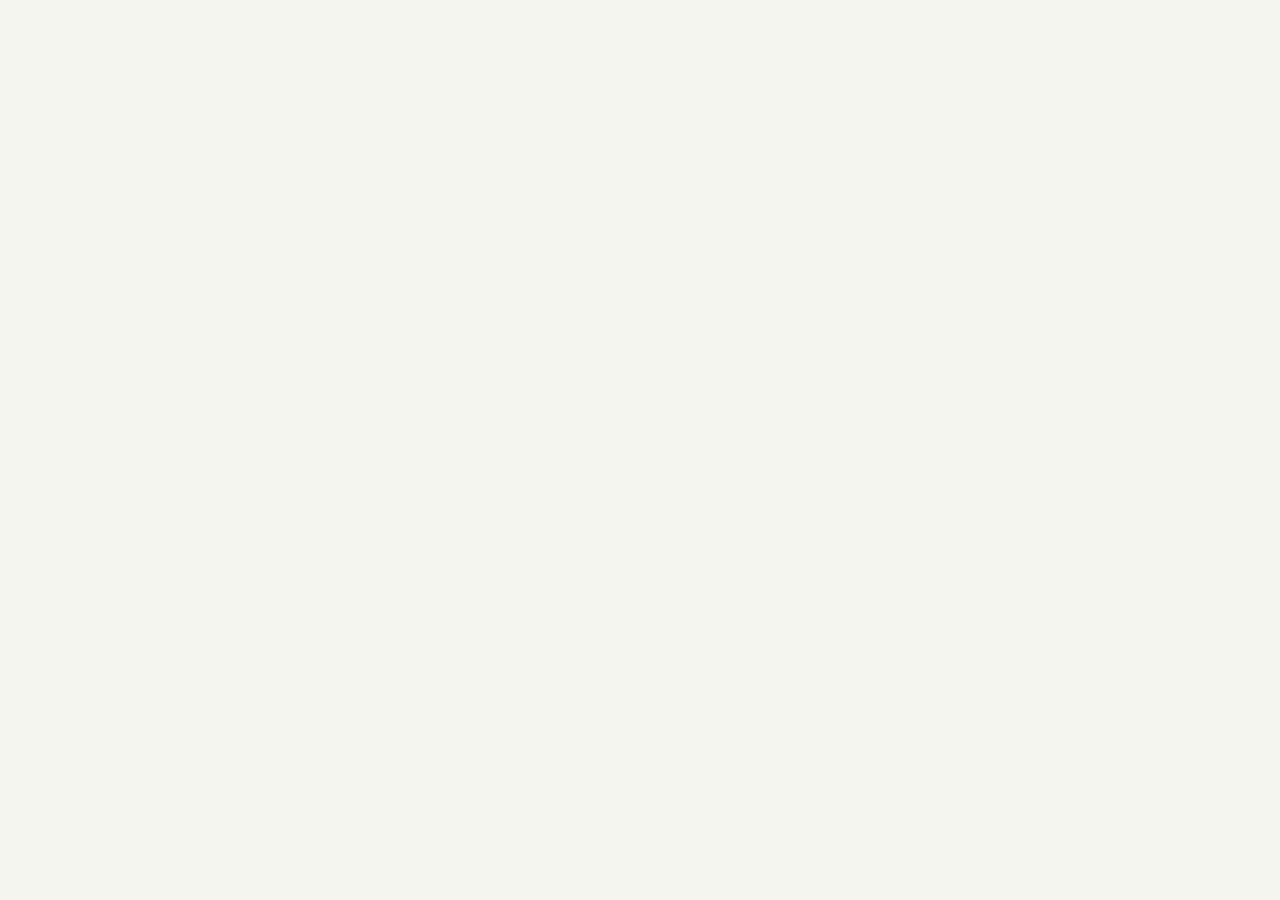
==== writeup.html @ 99b52e6e "Add Snowballers climate visualization project" ====
<!doctype html>
<html lang="en">
<head>
<meta charset="utf-8">
<meta name="viewport" content="width=device-width, initial-scale=1">
<meta name="color-scheme" content="light">
<title>Write-up</title>
<link rel="stylesheet" href="style.css">
</head>
<body></body>
</html>
---- style.css ----
:root { color-scheme: only light; }
:root{font-family:system-ui,-apple-system,BlinkMacSystemFont,"Segoe UI",sans-serif;color:#203c42;background:#f5f6f1;font-synthesis:none;--muted:#617578;--line:#dce3dc;--teal:#168b82}*{box-sizing:border-box}body{margin:0}a{color:#176e69;text-underline-offset:4px}button,select,input{font:inherit}button,select{background:#fff;border:1px solid #bacac3;border-radius:7px;padding:10px 14px;color:#203c42}button{cursor:pointer}button:hover{background:#eaf2eb}:focus-visible{outline:3px solid #386ac2;outline-offset:4px}.skip{position:absolute;top:-60px;background:white;padding:12px;z-index:10}.skip:focus{top:0}header{max-width:1280px;margin:auto;padding:27px 40px;display:flex;justify-content:space-between;align-items:center;border-bottom:1px solid var(--line)}.brand{font-size:13px;letter-spacing:1.6px;font-weight:750;text-decoration:none;color:#203c42;display:flex;align-items:center;gap:10px}.brand-icon{font-size:29px;color:#168b82}.course{font-size:11px;color:var(--muted);letter-spacing:1.5px}main{max-width:1200px;margin:auto;padding:0 32px}.intro{padding:58px 0 38px;max-width:950px}.eyebrow{font-size:10px;letter-spacing:1.8px;font-weight:750;color:#567b6d;margin:0 0 14px}h1{font-size:clamp(30px,4vw,49px);line-height:1.12;letter-spacing:-1.8px;font-weight:650;margin:0 0 23px;max-width:960px}.lede{font-size:17px;line-height:1.7;color:var(--muted);max-width:775px}.tags{display:flex;gap:9px;flex-wrap:wrap;margin-top:26px}.tags span{font-size:11px;border:1px solid #d3ded4;border-radius:30px;padding:7px 12px;color:#52665f}.explorer{background:#fff;border:1px solid var(--line);border-radius:14px;box-shadow:0 10px 35px #163b2710;padding:28px 32px;position:relative}.section-top{display:flex;justify-content:space-between;gap:20px;align-items:center}.section-top .eyebrow{margin-bottom:8px}h2{font-size:21px;letter-spacing:-.5px;margin:0 0 12px;font-weight:650}#reset{font-size:12px;white-space:nowrap}.controls{display:flex;gap:45px;background:#f8faf7;border:1px solid #e3e9e0;border-radius:8px;padding:20px;margin:24px 0}.region-control{min-width:245px}.region-control>label,legend{display:block;font-size:11px;font-weight:700;margin-bottom:9px;color:#536963}select{width:100%;font-size:13px;padding:8px 10px}#bounds{font-size:10px;color:var(--muted);margin:7px 0 0}fieldset{border:0;margin:0;padding:0;flex:1;min-width:0}.scenario-options{display:flex;justify-content:space-between;gap:16px}.scenario-options label{display:flex;gap:7px;font-size:12px;font-weight:700;align-items:flex-start;cursor:pointer}.scenario-options input{accent-color:var(--scenario);margin:3px 0}.scenario-options span{color:var(--scenario)}small{display:block;color:var(--muted);font-size:9px;font-weight:400;margin-top:5px}.chart-topline{display:flex;justify-content:space-between;font-size:10px;color:var(--muted)}.historical-key{display:inline-block;vertical-align:middle;width:22px;border-top:2px solid #637582;margin-left:5px}#chart{width:100%;margin-top:8px}#chart svg{display:block;width:100%;height:auto;overflow:visible}.axis text{font-family:inherit;font-size:11px;fill:#687b7d}.axis path{stroke:#dbe3df}.axis line{stroke:#dbe3df}.grid line{stroke:#e9eeeb}.grid path{display:none}.series{fill:none;stroke-width:2.4;stroke-linejoin:round;stroke-linecap:round}.timeline{display:flex;gap:40px;margin:10px 0 0;padding:18px 0 4px;border-top:1px solid var(--line)}.timeline>div{flex:1}.timeline label{display:flex;justify-content:space-between;font-size:11px;color:var(--muted)}output{font-weight:700;color:#203c42}input[type=range]{width:100%;accent-color:#168b82;margin:13px 0 0}.chart-help{font-size:10px;color:var(--muted);line-height:1.6}.insight{background:#eef5ee;border-radius:7px;padding:18px 21px;margin-top:21px;border-left:3px solid #168b82}.insight .eyebrow{font-size:9px}.insight p{font-size:14px;line-height:1.6;margin:8px 0 0}#tooltip{position:absolute;pointer-events:none;background:#203c42;color:white;z-index:3;padding:12px 15px;border-radius:7px;font-size:12px;line-height:1.8;box-shadow:0 5px 20px #0002;max-width:250px}#tooltip b{display:block}#tooltip span{display:block}#empty{text-align:center;font-size:13px;color:#687b7d}.context-grid{display:grid;grid-template-columns:1fr 1fr;gap:60px;padding:50px 0 37px}.context-grid p:not(.eyebrow){font-size:12px;line-height:1.9;color:var(--muted)}.context-grid h2{font-size:21px}.further{border-top:1px solid var(--line);padding:30px 0;display:flex;justify-content:space-between;align-items:center;gap:25px}.further a{display:block;font-size:12px;margin:12px 0}.further h2{font-size:20px}footer{max-width:1200px;margin:auto;padding:25px 32px;border-top:1px solid var(--line);font-size:10px;color:var(--muted);display:flex;justify-content:space-between;gap:20px}#error{color:#a42c3e}@media(max-width:800px){.controls{gap:22px;flex-direction:column}.region-control{min-width:0}.scenario-options{justify-content:flex-start;gap:30px}.context-grid{gap:28px}h1{letter-spacing:-1px}.intro{padding-top:38px}}@media(max-width:520px){header{padding:18px 20px}.course{display:none}main{padding:0 16px}.intro{padding:35px 0 25px}.lede{font-size:15px}.explorer{padding:20px 14px}.section-top{align-items:flex-start;gap:8px}.section-top h2{font-size:18px}.section-top .eyebrow{font-size:9px}#reset{font-size:10px;padding:8px}.controls{padding:13px}.scenario-options{gap:10px;justify-content:space-between}.scenario-options label{font-size:10px;gap:4px}small{font-size:8px}.chart-topline{font-size:8px}.timeline{gap:20px}.context-grid{grid-template-columns:1fr;padding-top:35px;gap:20px}.further{display:block}footer{padding:20px 16px;display:block;line-height:2}footer span{display:block}}
.hook-note{font-size:12px;line-height:1.7;color:var(--muted);max-width:770px}.controls{gap:24px;flex-wrap:wrap}.region-control{min-width:230px;max-width:290px;flex:1}.measure-control{min-width:200px;flex:1}.measure-control>label{display:block;font-size:11px;font-weight:700;margin-bottom:9px;color:#536963}.controls fieldset{min-width:240px}.scenario-options{gap:22px;justify-content:flex-start}.season-legend{display:flex;gap:18px}.season-key{display:inline-block;width:24px;border-top:2px solid #526c72;vertical-align:middle;margin-right:5px}.season-key.summer{border-top-style:dashed}.rate-heading{margin-top:24px}h3{font-size:16px;margin:0 0 8px;font-weight:650}.rate-heading>p{font-size:10px;color:var(--muted);line-height:1.6}#rate-cards{display:grid;grid-template-columns:1fr 1fr;gap:16px}.rate-card{padding:17px 20px;border:1px solid #e1e7e1;border-top:3px solid var(--scenario);border-radius:7px;background:#fafbf8}.rate-card h4{font-size:12px;color:var(--scenario);margin:0 0 8px}.rate-card p{font-size:11px;line-height:1.7;margin:5px 0;color:var(--muted)}.rate-card .rate-period{font-size:10px}.rate-values{display:flex;gap:22px}.rate-values p{font-size:16px;color:#203c42;font-weight:650}.rate-difference{display:block;font-size:11px;margin:8px 0}.question-grid{display:grid;grid-template-columns:repeat(3,1fr);gap:28px;margin:40px 0 0;padding-bottom:28px;border-bottom:1px solid var(--line)}.question-grid span{font-size:10px;color:#567b6d;letter-spacing:1px}.question-grid h3{margin-top:12px}.question-grid p{font-size:12px;color:var(--muted);line-height:1.8}@media(max-width:800px){.region-control{max-width:none}.controls fieldset{min-width:0}.question-grid{gap:20px}.measure-control{min-width:0}}@media(max-width:520px){#rate-cards,.question-grid{grid-template-columns:1fr}.season-legend{gap:8px}.season-key{width:15px;margin-right:3px}.question-grid{gap:15px}.rate-values p{font-size:15px}}
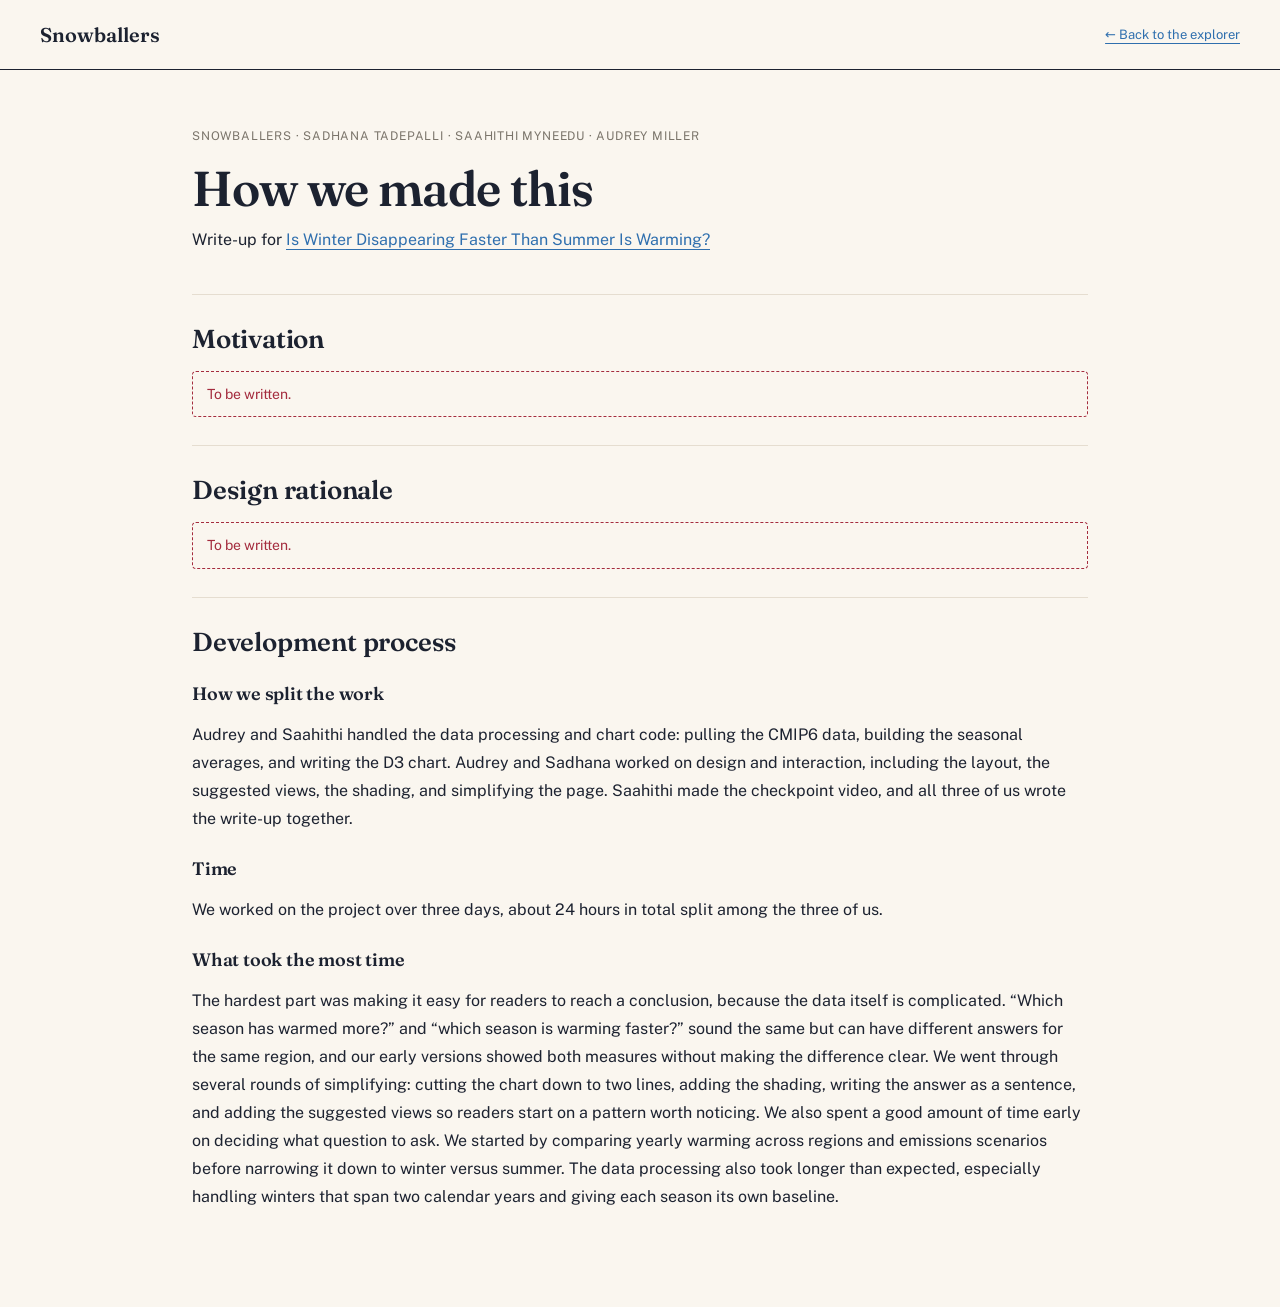
==== commit 78d2b308: "development process write-up added" ====
--- a/writeup.html
+++ b/writeup.html
@@ -1,11 +1,41 @@
 <!doctype html>
 <html lang="en">
 <head>
-<meta charset="utf-8">
-<meta name="viewport" content="width=device-width, initial-scale=1">
-<meta name="color-scheme" content="light">
-<title>Write-up</title>
-<link rel="stylesheet" href="style.css">
+  <meta charset="utf-8">
+  <meta name="viewport" content="width=device-width,initial-scale=1">
+  <meta name="color-scheme" content="light">
+  <title>Write-up · Is Winter Disappearing Faster Than Summer Is Warming?</title>
+  <link rel="preconnect" href="https://fonts.googleapis.com">
+  <link rel="preconnect" href="https://fonts.gstatic.com" crossorigin>
+  <link rel="stylesheet" href="https://fonts.googleapis.com/css2?family=Fraunces:opsz,wght@9..144,500;9..144,600&family=Public+Sans:wght@400;600;700&display=swap">
+  <link rel="stylesheet" href="style.css">
 </head>
-<body></body>
+<body>
+  <header><a class="brand" href="./">Snowballers</a><a class="header-link" href="./">← Back to the explorer</a></header>
+  <main class="writeup">
+    <p class="team">Snowballers · Sadhana Tadepalli · Saahithi Myneedu · Audrey Miller</p>
+    <h1>How we made this</h1>
+    <p class="writeup-sub">Write-up for <a href="./">Is Winter Disappearing Faster Than Summer Is Warming?</a></p>
+
+    <section>
+      <h2>Motivation</h2>
+      <p class="todo">To be written.</p>
+    </section>
+
+    <section>
+      <h2>Design rationale</h2>
+      <p class="todo">To be written.</p>
+    </section>
+
+    <section>
+      <h2>Development process</h2>
+      <h3>How we split the work</h3>
+      <p>Audrey and Saahithi handled the data processing and chart code: pulling the CMIP6 data, building the seasonal averages, and writing the D3 chart. Audrey and Sadhana worked on design and interaction, including the layout, the suggested views, the shading, and simplifying the page. Saahithi made the checkpoint video, and all three of us wrote the write-up together.</p>
+      <h3>Time</h3>
+      <p>We worked on the project over three days, about 24 hours in total split among the three of us.</p>
+      <h3>What took the most time</h3>
+      <p>The hardest part was making it easy for readers to reach a conclusion, because the data itself is complicated. “Which season has warmed more?” and “which season is warming faster?” sound the same but can have different answers for the same region, and our early versions showed both measures without making the difference clear. We went through several rounds of simplifying: cutting the chart down to two lines, adding the shading, writing the answer as a sentence, and adding the suggested views so readers start on a pattern worth noticing. We also spent a good amount of time early on deciding what question to ask. We started by comparing yearly warming across regions and emissions scenarios before narrowing it down to winter versus summer. The data processing also took longer than expected, especially handling winters that span two calendar years and giving each season its own baseline.</p>
+    </section>
+  </main>
+</body>
 </html>
--- a/style.css
+++ b/style.css
@@ -1,3 +1,76 @@
 :root { color-scheme: only light; }
-:root{font-family:system-ui,-apple-system,BlinkMacSystemFont,"Segoe UI",sans-serif;color:#203c42;background:#f5f6f1;font-synthesis:none;--muted:#617578;--line:#dce3dc;--teal:#168b82}*{box-sizing:border-box}body{margin:0}a{color:#176e69;text-underline-offset:4px}button,select,input{font:inherit}button,select{background:#fff;border:1px solid #bacac3;border-radius:7px;padding:10px 14px;color:#203c42}button{cursor:pointer}button:hover{background:#eaf2eb}:focus-visible{outline:3px solid #386ac2;outline-offset:4px}.skip{position:absolute;top:-60px;background:white;padding:12px;z-index:10}.skip:focus{top:0}header{max-width:1280px;margin:auto;padding:27px 40px;display:flex;justify-content:space-between;align-items:center;border-bottom:1px solid var(--line)}.brand{font-size:13px;letter-spacing:1.6px;font-weight:750;text-decoration:none;color:#203c42;display:flex;align-items:center;gap:10px}.brand-icon{font-size:29px;color:#168b82}.course{font-size:11px;color:var(--muted);letter-spacing:1.5px}main{max-width:1200px;margin:auto;padding:0 32px}.intro{padding:58px 0 38px;max-width:950px}.eyebrow{font-size:10px;letter-spacing:1.8px;font-weight:750;color:#567b6d;margin:0 0 14px}h1{font-size:clamp(30px,4vw,49px);line-height:1.12;letter-spacing:-1.8px;font-weight:650;margin:0 0 23px;max-width:960px}.lede{font-size:17px;line-height:1.7;color:var(--muted);max-width:775px}.tags{display:flex;gap:9px;flex-wrap:wrap;margin-top:26px}.tags span{font-size:11px;border:1px solid #d3ded4;border-radius:30px;padding:7px 12px;color:#52665f}.explorer{background:#fff;border:1px solid var(--line);border-radius:14px;box-shadow:0 10px 35px #163b2710;padding:28px 32px;position:relative}.section-top{display:flex;justify-content:space-between;gap:20px;align-items:center}.section-top .eyebrow{margin-bottom:8px}h2{font-size:21px;letter-spacing:-.5px;margin:0 0 12px;font-weight:650}#reset{font-size:12px;white-space:nowrap}.controls{display:flex;gap:45px;background:#f8faf7;border:1px solid #e3e9e0;border-radius:8px;padding:20px;margin:24px 0}.region-control{min-width:245px}.region-control>label,legend{display:block;font-size:11px;font-weight:700;margin-bottom:9px;color:#536963}select{width:100%;font-size:13px;padding:8px 10px}#bounds{font-size:10px;color:var(--muted);margin:7px 0 0}fieldset{border:0;margin:0;padding:0;flex:1;min-width:0}.scenario-options{display:flex;justify-content:space-between;gap:16px}.scenario-options label{display:flex;gap:7px;font-size:12px;font-weight:700;align-items:flex-start;cursor:pointer}.scenario-options input{accent-color:var(--scenario);margin:3px 0}.scenario-options span{color:var(--scenario)}small{display:block;color:var(--muted);font-size:9px;font-weight:400;margin-top:5px}.chart-topline{display:flex;justify-content:space-between;font-size:10px;color:var(--muted)}.historical-key{display:inline-block;vertical-align:middle;width:22px;border-top:2px solid #637582;margin-left:5px}#chart{width:100%;margin-top:8px}#chart svg{display:block;width:100%;height:auto;overflow:visible}.axis text{font-family:inherit;font-size:11px;fill:#687b7d}.axis path{stroke:#dbe3df}.axis line{stroke:#dbe3df}.grid line{stroke:#e9eeeb}.grid path{display:none}.series{fill:none;stroke-width:2.4;stroke-linejoin:round;stroke-linecap:round}.timeline{display:flex;gap:40px;margin:10px 0 0;padding:18px 0 4px;border-top:1px solid var(--line)}.timeline>div{flex:1}.timeline label{display:flex;justify-content:space-between;font-size:11px;color:var(--muted)}output{font-weight:700;color:#203c42}input[type=range]{width:100%;accent-color:#168b82;margin:13px 0 0}.chart-help{font-size:10px;color:var(--muted);line-height:1.6}.insight{background:#eef5ee;border-radius:7px;padding:18px 21px;margin-top:21px;border-left:3px solid #168b82}.insight .eyebrow{font-size:9px}.insight p{font-size:14px;line-height:1.6;margin:8px 0 0}#tooltip{position:absolute;pointer-events:none;background:#203c42;color:white;z-index:3;padding:12px 15px;border-radius:7px;font-size:12px;line-height:1.8;box-shadow:0 5px 20px #0002;max-width:250px}#tooltip b{display:block}#tooltip span{display:block}#empty{text-align:center;font-size:13px;color:#687b7d}.context-grid{display:grid;grid-template-columns:1fr 1fr;gap:60px;padding:50px 0 37px}.context-grid p:not(.eyebrow){font-size:12px;line-height:1.9;color:var(--muted)}.context-grid h2{font-size:21px}.further{border-top:1px solid var(--line);padding:30px 0;display:flex;justify-content:space-between;align-items:center;gap:25px}.further a{display:block;font-size:12px;margin:12px 0}.further h2{font-size:20px}footer{max-width:1200px;margin:auto;padding:25px 32px;border-top:1px solid var(--line);font-size:10px;color:var(--muted);display:flex;justify-content:space-between;gap:20px}#error{color:#a42c3e}@media(max-width:800px){.controls{gap:22px;flex-direction:column}.region-control{min-width:0}.scenario-options{justify-content:flex-start;gap:30px}.context-grid{gap:28px}h1{letter-spacing:-1px}.intro{padding-top:38px}}@media(max-width:520px){header{padding:18px 20px}.course{display:none}main{padding:0 16px}.intro{padding:35px 0 25px}.lede{font-size:15px}.explorer{padding:20px 14px}.section-top{align-items:flex-start;gap:8px}.section-top h2{font-size:18px}.section-top .eyebrow{font-size:9px}#reset{font-size:10px;padding:8px}.controls{padding:13px}.scenario-options{gap:10px;justify-content:space-between}.scenario-options label{font-size:10px;gap:4px}small{font-size:8px}.chart-topline{font-size:8px}.timeline{gap:20px}.context-grid{grid-template-columns:1fr;padding-top:35px;gap:20px}.further{display:block}footer{padding:20px 16px;display:block;line-height:2}footer span{display:block}}
-.hook-note{font-size:12px;line-height:1.7;color:var(--muted);max-width:770px}.controls{gap:24px;flex-wrap:wrap}.region-control{min-width:230px;max-width:290px;flex:1}.measure-control{min-width:200px;flex:1}.measure-control>label{display:block;font-size:11px;font-weight:700;margin-bottom:9px;color:#536963}.controls fieldset{min-width:240px}.scenario-options{gap:22px;justify-content:flex-start}.season-legend{display:flex;gap:18px}.season-key{display:inline-block;width:24px;border-top:2px solid #526c72;vertical-align:middle;margin-right:5px}.season-key.summer{border-top-style:dashed}.rate-heading{margin-top:24px}h3{font-size:16px;margin:0 0 8px;font-weight:650}.rate-heading>p{font-size:10px;color:var(--muted);line-height:1.6}#rate-cards{display:grid;grid-template-columns:1fr 1fr;gap:16px}.rate-card{padding:17px 20px;border:1px solid #e1e7e1;border-top:3px solid var(--scenario);border-radius:7px;background:#fafbf8}.rate-card h4{font-size:12px;color:var(--scenario);margin:0 0 8px}.rate-card p{font-size:11px;line-height:1.7;margin:5px 0;color:var(--muted)}.rate-card .rate-period{font-size:10px}.rate-values{display:flex;gap:22px}.rate-values p{font-size:16px;color:#203c42;font-weight:650}.rate-difference{display:block;font-size:11px;margin:8px 0}.question-grid{display:grid;grid-template-columns:repeat(3,1fr);gap:28px;margin:40px 0 0;padding-bottom:28px;border-bottom:1px solid var(--line)}.question-grid span{font-size:10px;color:#567b6d;letter-spacing:1px}.question-grid h3{margin-top:12px}.question-grid p{font-size:12px;color:var(--muted);line-height:1.8}@media(max-width:800px){.region-control{max-width:none}.controls fieldset{min-width:0}.question-grid{gap:20px}.measure-control{min-width:0}}@media(max-width:520px){#rate-cards,.question-grid{grid-template-columns:1fr}.season-legend{gap:8px}.season-key{width:15px;margin-right:3px}.question-grid{gap:15px}.rate-values p{font-size:15px}}
+:root{font-family:"Public Sans",system-ui,-apple-system,"Segoe UI",sans-serif;color:#1c2230;background:#faf6ef;font-synthesis:none;--muted:#6b665e;--line:#e5ddd0;--teal:#2f6fae}*{box-sizing:border-box}body{margin:0}a{color:#2f6fae;text-underline-offset:4px}button,select,input{font:inherit}button,select{background:#fff;border:1px solid #d5ccbe;border-radius:7px;padding:10px 14px;color:#1c2230}button{cursor:pointer}button:hover{background:#f3eee6}:focus-visible{outline:3px solid #386ac2;outline-offset:4px}.skip{position:absolute;top:-60px;background:white;padding:12px;z-index:10}.skip:focus{top:0}header{max-width:1280px;margin:auto;padding:27px 40px;display:flex;justify-content:space-between;align-items:center;border-bottom:1px solid var(--line)}.brand{font-size:13px;letter-spacing:1.6px;font-weight:750;text-decoration:none;color:#1c2230;display:flex;align-items:center;gap:10px}.brand-icon{font-size:29px;color:#2f6fae}.course{font-size:11px;color:var(--muted);letter-spacing:1.5px}main{max-width:1200px;margin:auto;padding:0 32px}.intro{padding:58px 0 38px;max-width:950px}.eyebrow{font-size:10px;letter-spacing:1.8px;font-weight:750;color:#7a746a;margin:0 0 14px}h1{font-size:clamp(30px,4vw,49px);line-height:1.12;letter-spacing:-1.8px;font-weight:650;margin:0 0 23px;max-width:960px}.lede{font-size:17px;line-height:1.7;color:var(--muted);max-width:775px}.tags{display:flex;gap:9px;flex-wrap:wrap;margin-top:26px}.tags span{font-size:11px;border:1px solid #ddd5c8;border-radius:30px;padding:7px 12px;color:#4a463f}.explorer{background:#fff;border:1px solid var(--line);border-radius:14px;box-shadow:0 10px 35px #163b2710;padding:28px 32px;position:relative}.section-top{display:flex;justify-content:space-between;gap:20px;align-items:center}.section-top .eyebrow{margin-bottom:8px}h2{font-size:21px;letter-spacing:-.5px;margin:0 0 12px;font-weight:650}#reset{font-size:12px;white-space:nowrap}.controls{display:flex;gap:45px;background:#f7f2e9;border:1px solid #e8e0d3;border-radius:8px;padding:20px;margin:24px 0}.region-control{min-width:245px}.region-control>label,legend{display:block;font-size:11px;font-weight:700;margin-bottom:9px;color:#4a463f}select{width:100%;font-size:13px;padding:8px 10px}#bounds{font-size:10px;color:var(--muted);margin:7px 0 0}fieldset{border:0;margin:0;padding:0;flex:1;min-width:0}.scenario-options{display:flex;justify-content:space-between;gap:16px}.scenario-options label{display:flex;gap:7px;font-size:12px;font-weight:700;align-items:flex-start;cursor:pointer}.scenario-options input{accent-color:var(--scenario);margin:3px 0}.scenario-options span{color:var(--scenario)}small{display:block;color:var(--muted);font-size:9px;font-weight:400;margin-top:5px}.chart-topline{display:flex;justify-content:space-between;font-size:10px;color:var(--muted)}.historical-key{display:inline-block;vertical-align:middle;width:22px;border-top:2px solid #7a746a;margin-left:5px}#chart{width:100%;margin-top:8px}#chart svg{display:block;width:100%;height:auto;overflow:visible}.axis text{font-family:inherit;font-size:11px;fill:#7a746a}.axis path{stroke:#ddd5c8}.axis line{stroke:#ddd5c8}.grid line{stroke:#efe9df}.grid path{display:none}.series{fill:none;stroke-width:2.4;stroke-linejoin:round;stroke-linecap:round}.timeline{display:flex;gap:40px;margin:10px 0 0;padding:18px 0 4px;border-top:1px solid var(--line)}.timeline>div{flex:1}.timeline label{display:flex;justify-content:space-between;font-size:11px;color:var(--muted)}output{font-weight:700;color:#1c2230}input[type=range]{width:100%;accent-color:#2f6fae;margin:13px 0 0}.chart-help{font-size:10px;color:var(--muted);line-height:1.6}.insight{background:#f3eee6;border-radius:7px;padding:18px 21px;margin-top:21px;border-left:3px solid #2f6fae}.insight .eyebrow{font-size:9px}.insight p{font-size:14px;line-height:1.6;margin:8px 0 0}#tooltip{position:absolute;pointer-events:none;background:#1c2230;color:white;z-index:3;padding:12px 15px;border-radius:7px;font-size:12px;line-height:1.8;box-shadow:0 5px 20px #0002;max-width:250px}#tooltip b{display:block}#tooltip span{display:block}#empty{text-align:center;font-size:13px;color:#7a746a}.context-grid{display:grid;grid-template-columns:1fr 1fr;gap:60px;padding:50px 0 37px}.context-grid p:not(.eyebrow){font-size:12px;line-height:1.9;color:var(--muted)}.context-grid h2{font-size:21px}.further{border-top:1px solid var(--line);padding:30px 0;display:flex;justify-content:space-between;align-items:center;gap:25px}.further a{display:block;font-size:12px;margin:12px 0}.further h2{font-size:20px}footer{max-width:1200px;margin:auto;padding:25px 32px;border-top:1px solid var(--line);font-size:10px;color:var(--muted);display:flex;justify-content:space-between;gap:20px}#error{color:#a42c3e}@media(max-width:800px){.controls{gap:22px;flex-direction:column}.region-control{min-width:0}.scenario-options{justify-content:flex-start;gap:30px}.context-grid{gap:28px}h1{letter-spacing:-1px}.intro{padding-top:38px}}@media(max-width:520px){header{padding:18px 20px}.course{display:none}main{padding:0 16px}.intro{padding:35px 0 25px}.lede{font-size:15px}.explorer{padding:20px 14px}.section-top{align-items:flex-start;gap:8px}.section-top h2{font-size:18px}.section-top .eyebrow{font-size:9px}#reset{font-size:10px;padding:8px}.controls{padding:13px}.scenario-options{gap:10px;justify-content:space-between}.scenario-options label{font-size:10px;gap:4px}small{font-size:8px}.chart-topline{font-size:8px}.timeline{gap:20px}.context-grid{grid-template-columns:1fr;padding-top:35px;gap:20px}.further{display:block}footer{padding:20px 16px;display:block;line-height:2}footer span{display:block}}
+.hook-note{font-size:12px;line-height:1.7;color:var(--muted);max-width:770px}.controls{gap:24px;flex-wrap:wrap}.region-control{min-width:230px;max-width:290px;flex:1}.measure-control{min-width:200px;flex:1}.measure-control>label{display:block;font-size:11px;font-weight:700;margin-bottom:9px;color:#4a463f}.controls fieldset{min-width:240px}.scenario-options{gap:22px;justify-content:flex-start}.season-legend{display:flex;gap:18px}.season-key{display:inline-block;width:24px;border-top:2px solid #6b665e;vertical-align:middle;margin-right:5px}.season-key.summer{border-top-style:dashed}.rate-heading{margin-top:24px}h3{font-size:16px;margin:0 0 8px;font-weight:650}.rate-heading>p{font-size:10px;color:var(--muted);line-height:1.6}#rate-cards{display:grid;grid-template-columns:1fr 1fr;gap:16px}.rate-card{padding:17px 20px;border:1px solid #e5ddd0;border-top:3px solid var(--scenario);border-radius:7px;background:#fffdf9}.rate-card h4{font-size:12px;color:var(--scenario);margin:0 0 8px}.rate-card p{font-size:11px;line-height:1.7;margin:5px 0;color:var(--muted)}.rate-card .rate-period{font-size:10px}.rate-values{display:flex;gap:22px}.rate-values p{font-size:16px;color:#1c2230;font-weight:650}.rate-difference{display:block;font-size:11px;margin:8px 0}.question-grid{display:grid;grid-template-columns:repeat(3,1fr);gap:28px;margin:40px 0 0;padding-bottom:28px;border-bottom:1px solid var(--line)}.question-grid span{font-size:10px;color:#7a746a;letter-spacing:1px}.question-grid h3{margin-top:12px}.question-grid p{font-size:12px;color:var(--muted);line-height:1.8}@media(max-width:800px){.region-control{max-width:none}.controls fieldset{min-width:0}.question-grid{gap:20px}.measure-control{min-width:0}}@media(max-width:520px){#rate-cards,.question-grid{grid-template-columns:1fr}.season-legend{gap:8px}.season-key{width:15px;margin-right:3px}.question-grid{gap:15px}.rate-values p{font-size:15px}}
+
+/* Typography */
+h1,h2,h3,.brand{font-family:"Fraunces",Georgia,"Times New Roman",serif;font-optical-sizing:auto}
+h1{font-weight:600;letter-spacing:-.6px}
+h2,h3{font-weight:600;letter-spacing:-.2px}
+output,.rate-values p,.rate-difference,#tooltip,.axis text{font-variant-numeric:tabular-nums}
+header{padding:22px 40px}
+.brand{font-size:20px;letter-spacing:0;font-weight:600}
+.header-link{font-size:13px;color:#2f6fae}
+.hook-note{border-left:2px solid #ddd5c8;padding-left:14px}
+.section-top h2{margin:0}
+
+/* Suggested views */
+.presets{display:grid;grid-template-columns:repeat(3,1fr);gap:12px;margin:20px 0 0}
+.presets-label{grid-column:1/-1;font-size:11px;font-weight:700;color:#4a463f}
+.preset{display:flex;flex-direction:column;align-items:flex-start;gap:4px;text-align:left;padding:14px 16px;border:1px solid #e5ddd0;border-radius:9px;background:#fffdf9;transition:border-color .15s,background .15s}
+.preset:hover{background:#f5efe5;border-color:#cfc5b5}
+.preset[aria-pressed="true"]{background:#eef4fa;border-color:#2f6fae;box-shadow:inset 0 0 0 1px #2f6fae}
+.preset-place{font-size:10px;font-weight:700;letter-spacing:.6px;text-transform:uppercase;color:#2f6fae}
+.preset strong{font-family:"Fraunces",Georgia,serif;font-size:16px;font-weight:600;color:#1c2230}
+.preset-text{font-size:12px;line-height:1.55;color:var(--muted)}
+
+/* Season fill legend and underlay */
+.season-legend{flex-wrap:wrap;justify-content:flex-end}
+.fill-key{display:inline-block;width:14px;height:10px;border-radius:2px;vertical-align:middle;margin-right:5px}
+.fill-key.winter{background:#9cc4e4}
+.fill-key.summer{background:#f3bd8a}
+.zone-label{font-size:11px;font-weight:600;letter-spacing:.4px}
+@media(max-width:800px){.presets{grid-template-columns:1fr}.chart-topline{flex-direction:column;gap:6px}.season-legend{justify-content:flex-start}}
+.data-line{font-size:13px;color:var(--muted);margin-top:22px}.insight p{margin:0}.further p{margin:0}
+
+/* Simplified explorer */
+.scenario-toggle{display:inline-flex;border:1px solid #d5ccbe;border-radius:8px;overflow:hidden;background:#fff}
+.scenario-toggle label{cursor:pointer}
+.scenario-toggle input{position:absolute;opacity:0;pointer-events:none}
+.scenario-toggle span{display:block;padding:8px 18px;font-size:13px;font-weight:600;color:#1c2230}
+.scenario-toggle small{font-size:10px;margin-top:2px}
+.scenario-toggle label+label span{border-left:1px solid #d5ccbe}
+.scenario-toggle input:checked+span{background:#1c2230;color:#fff}
+.scenario-toggle input:checked+span small{color:#c9c3b8}
+.scenario-toggle input:focus-visible+span{outline:3px solid #386ac2;outline-offset:-3px}
+.answer-box{margin:4px 0 18px}
+#answer{font-family:"Fraunces",Georgia,serif;font-size:22px;line-height:1.35;margin:0 0 6px;font-weight:500}
+#answer .winter{color:#2f6fae;font-weight:600}
+#answer .summer{color:#c26a1c;font-weight:600}
+#answer-detail{font-size:12px;color:var(--muted);margin:0;font-variant-numeric:tabular-nums}
+.season-key{border-top:3px solid #2f6fae}
+.season-key.summer{border-top:3px dashed #d9822b}
+@media(max-width:520px){#answer{font-size:18px}.scenario-toggle span{padding:7px 14px}}
+
+/* Centered intro */
+.intro{max-width:none;text-align:center;padding-bottom:44px}
+.intro h1{max-width:1050px;margin-left:auto;margin-right:auto}
+.intro .lede,.intro .hook-note,.intro .data-line{margin-left:auto;margin-right:auto}
+.intro .hook-note{border-left:0;padding-left:0;max-width:640px}
+.intro h1,.intro .lede,.intro .hook-note,.intro .data-line{text-wrap:balance}
+
+/* Paper and ink palette */
+.explorer{box-shadow:none;border-radius:6px;border-color:#e5ddd0}
+.controls,.preset,button,select,.scenario-toggle{border-radius:4px}
+header{border-bottom-color:#1c2230}
+.intro .team{font-size:12px;letter-spacing:.8px;text-transform:uppercase;color:#7a746a}
+
+/* Write-up page */
+.writeup{max-width:960px;padding-top:56px;padding-bottom:80px}
+.writeup h1{margin-bottom:10px}
+.writeup .team{font-size:12px;letter-spacing:.8px;text-transform:uppercase;color:#7a746a;margin:0 0 14px}
+.writeup-sub{color:var(--muted);font-size:15px;margin:0 0 40px}
+.writeup section{border-top:1px solid #e5ddd0;padding-top:28px;margin-top:28px}
+.writeup h2{font-size:26px;margin-bottom:16px}
+.writeup h3{font-size:18px;margin:24px 0 8px}
+.writeup p{font-size:16px;line-height:1.75;color:#1c2230}
+.writeup .todo{color:#a42c3e;border:1px dashed #a42c3e;border-radius:4px;padding:10px 14px;font-size:14px}
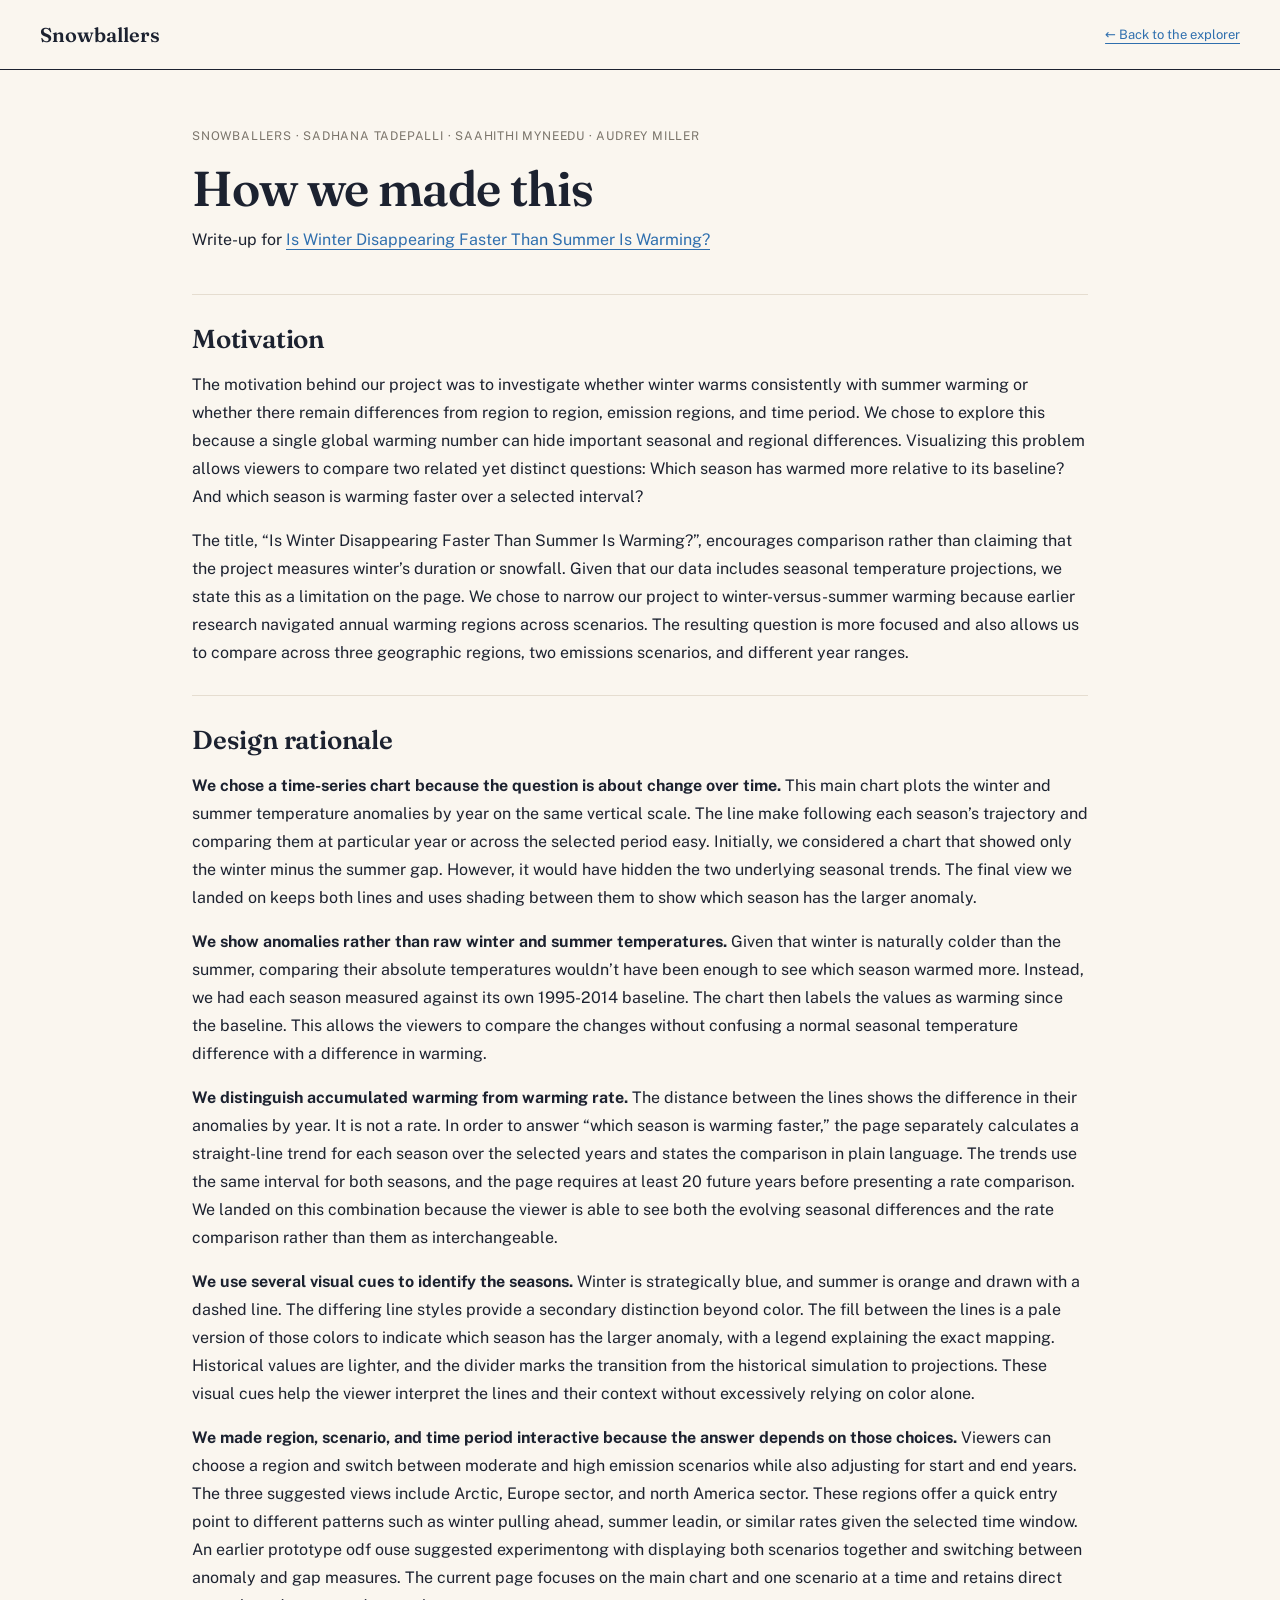
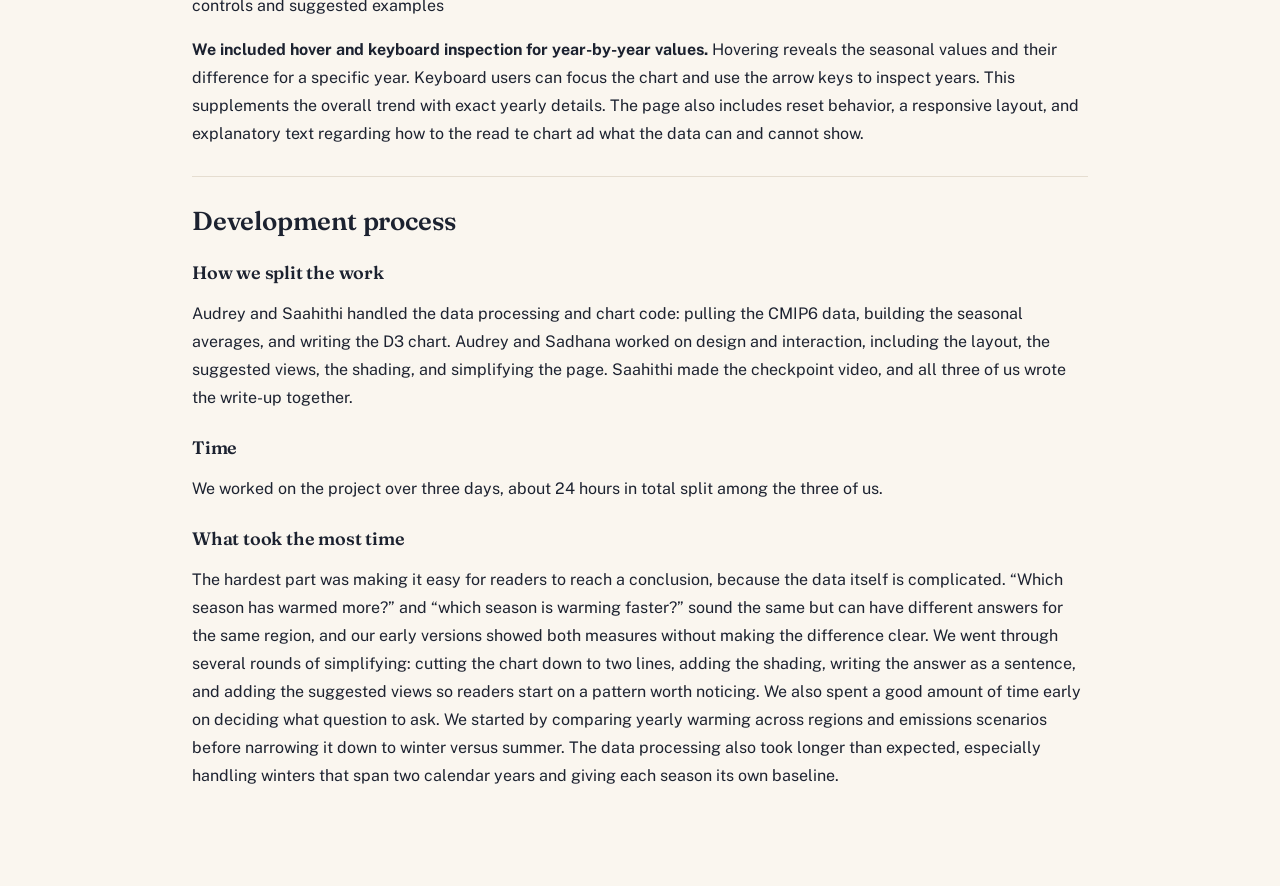
==== commit f640fe5e: "Motivation and Design Rationale" ====
--- a/writeup.html
+++ b/writeup.html
@@ -19,12 +19,18 @@
 
     <section>
       <h2>Motivation</h2>
-      <p class="todo">To be written.</p>
+      <p>The motivation behind our project was to investigate whether winter warms consistently with summer warming or whether there remain differences from region to region, emission regions, and time period. We chose to explore this because a single global warming number can hide important seasonal and regional differences. Visualizing this problem allows viewers to compare two related yet distinct questions: Which season has warmed more relative to its baseline? And which season is warming faster over a selected interval?</p>
+      <p>The title, “Is Winter Disappearing Faster Than Summer Is Warming?”, encourages comparison rather than claiming that the project measures winter’s duration or snowfall. Given that our data includes seasonal temperature projections, we state this as a limitation on the page. We chose to narrow our project to winter-versus-summer warming because earlier research navigated annual warming regions across scenarios. The resulting question is more focused and also allows us to compare across three geographic regions, two emissions scenarios, and different year ranges.</p>
     </section>
 
     <section>
       <h2>Design rationale</h2>
-      <p class="todo">To be written.</p>
+      <p><strong>We chose a time-series chart because the question is about change over time.</strong> This main chart plots the winter and summer temperature anomalies by year on the same vertical scale. The line make following each season’s trajectory and comparing them at particular year or across the selected period easy. Initially, we considered a chart that showed only the winter minus the summer gap. However, it would have hidden the two underlying seasonal trends. The final view we landed on keeps both lines and uses shading between them to show which season has the larger anomaly.</p>
+      <p><strong>We show anomalies rather than raw winter and summer temperatures.</strong> Given that winter is naturally colder than the summer, comparing their absolute temperatures wouldn’t have been enough to see which season warmed more. Instead, we had each season measured against its own 1995-2014 baseline. The chart then labels the values as warming since the baseline. This allows the viewers to compare the changes without confusing a normal seasonal temperature difference with a difference in warming.</p>
+      <p><strong>We distinguish accumulated warming from warming rate.</strong> The distance between the lines shows the difference in their anomalies by year. It is not a rate. In order to answer “which season is warming faster,” the page separately calculates a straight-line trend for each season over the selected years and states the comparison in plain language. The trends use the same interval for both seasons, and the page requires at least 20 future years before presenting a rate comparison. We landed on this combination because the viewer is able to see both the evolving seasonal differences and the rate comparison rather than them as interchangeable.</p>
+      <p><strong>We use several visual cues to identify the seasons.</strong> Winter is strategically blue, and summer is orange and drawn with a dashed line. The differing line styles provide a secondary distinction beyond color. The fill between the lines is a pale version of those colors to indicate which season has the larger anomaly, with a legend explaining the exact mapping. Historical values are lighter, and the divider marks the transition from the historical simulation to projections. These visual cues help the viewer interpret the lines and their context without excessively relying on color alone.</p>
+      <p><strong>We made region, scenario, and time period interactive because the answer depends on those choices.</strong> Viewers can choose a region and switch between moderate and high emission scenarios while also adjusting for start and end years. The three suggested views include Arctic, Europe sector, and north America sector. These regions offer a quick entry point to different patterns such as winter pulling ahead, summer leadin, or similar rates given the selected time window. An earlier prototype odf ouse suggested experimentong with displaying both scenarios together and switching between anomaly and gap measures. The current page focuses on the main chart and one scenario at a time and retains direct controls and suggested examples</p>
+      <p><strong>We included hover and keyboard inspection for year-by-year values.</strong> Hovering reveals the seasonal values and their difference for a specific year. Keyboard users can focus the chart and use the arrow keys to inspect years. This supplements the overall trend with exact yearly details. The page also includes reset behavior, a responsive layout, and explanatory text regarding how to the read te chart ad what the data can and cannot show.</p>
     </section>
 
     <section>
